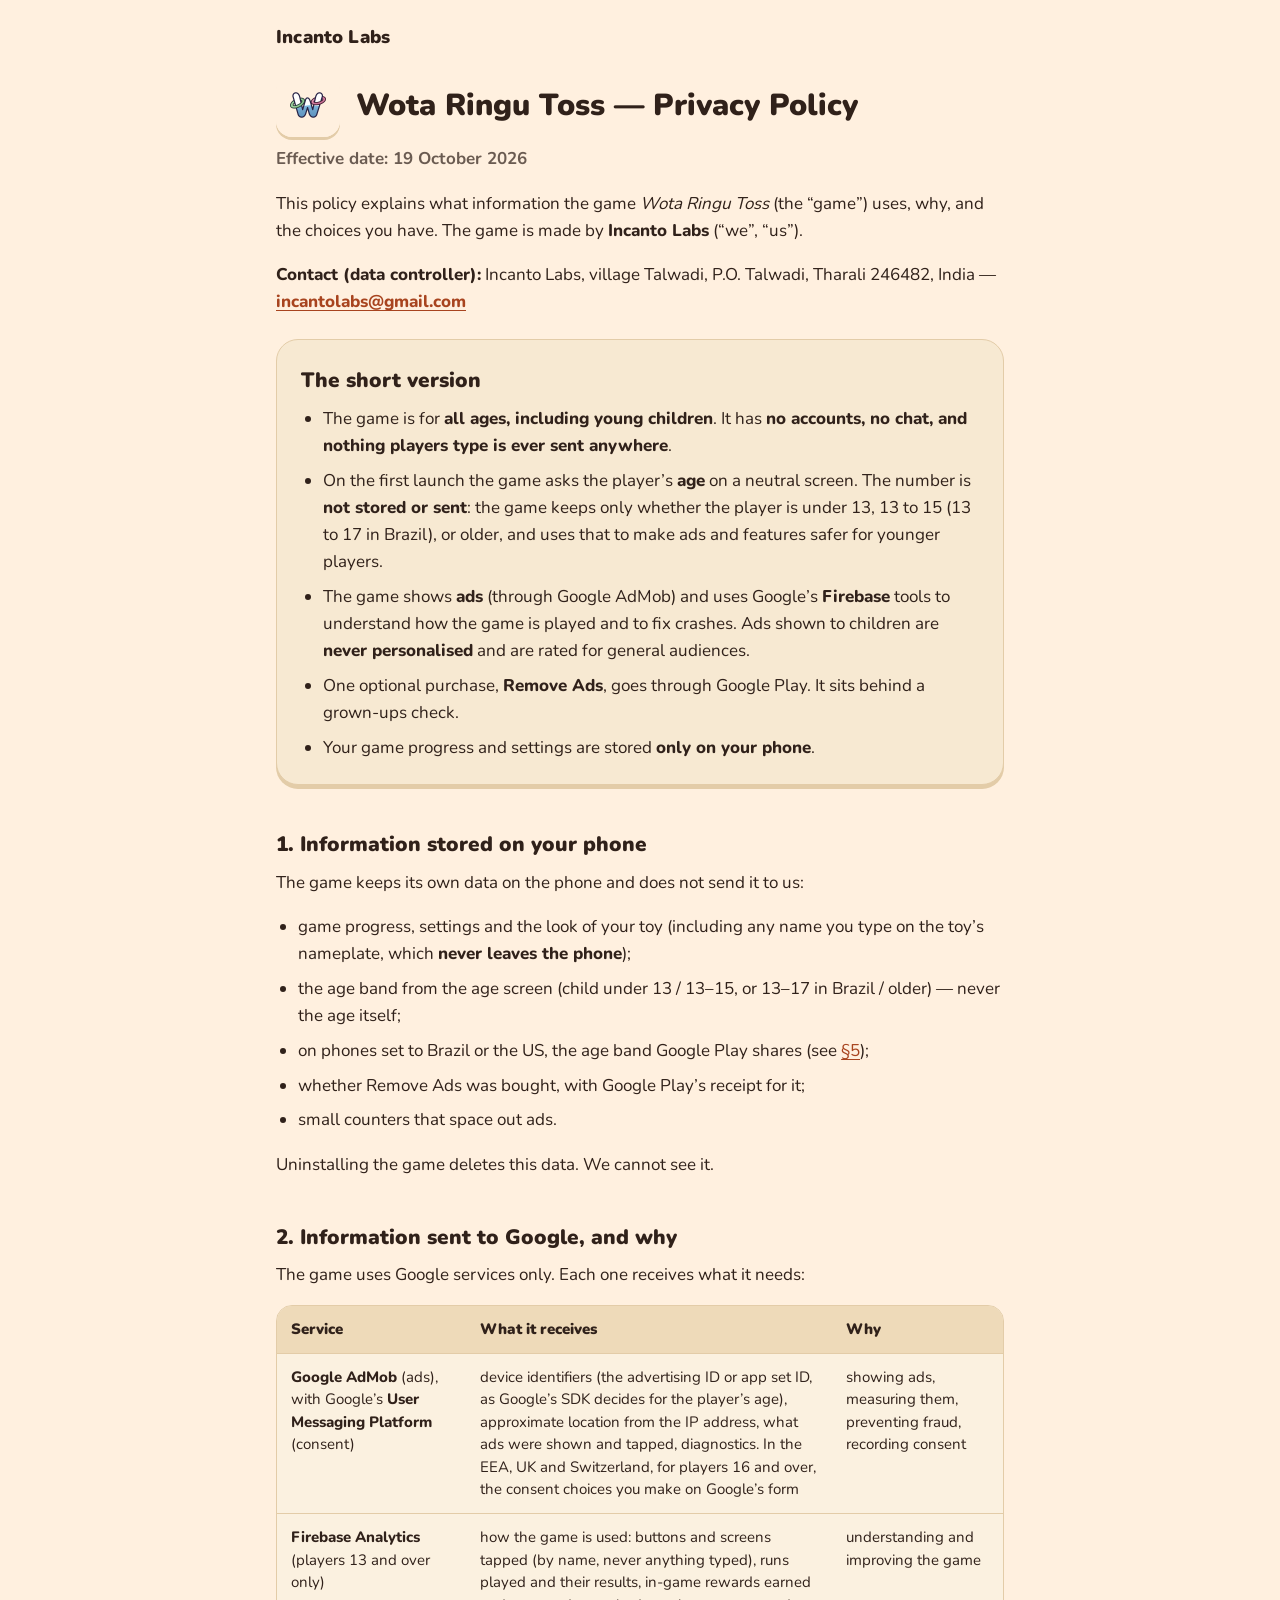
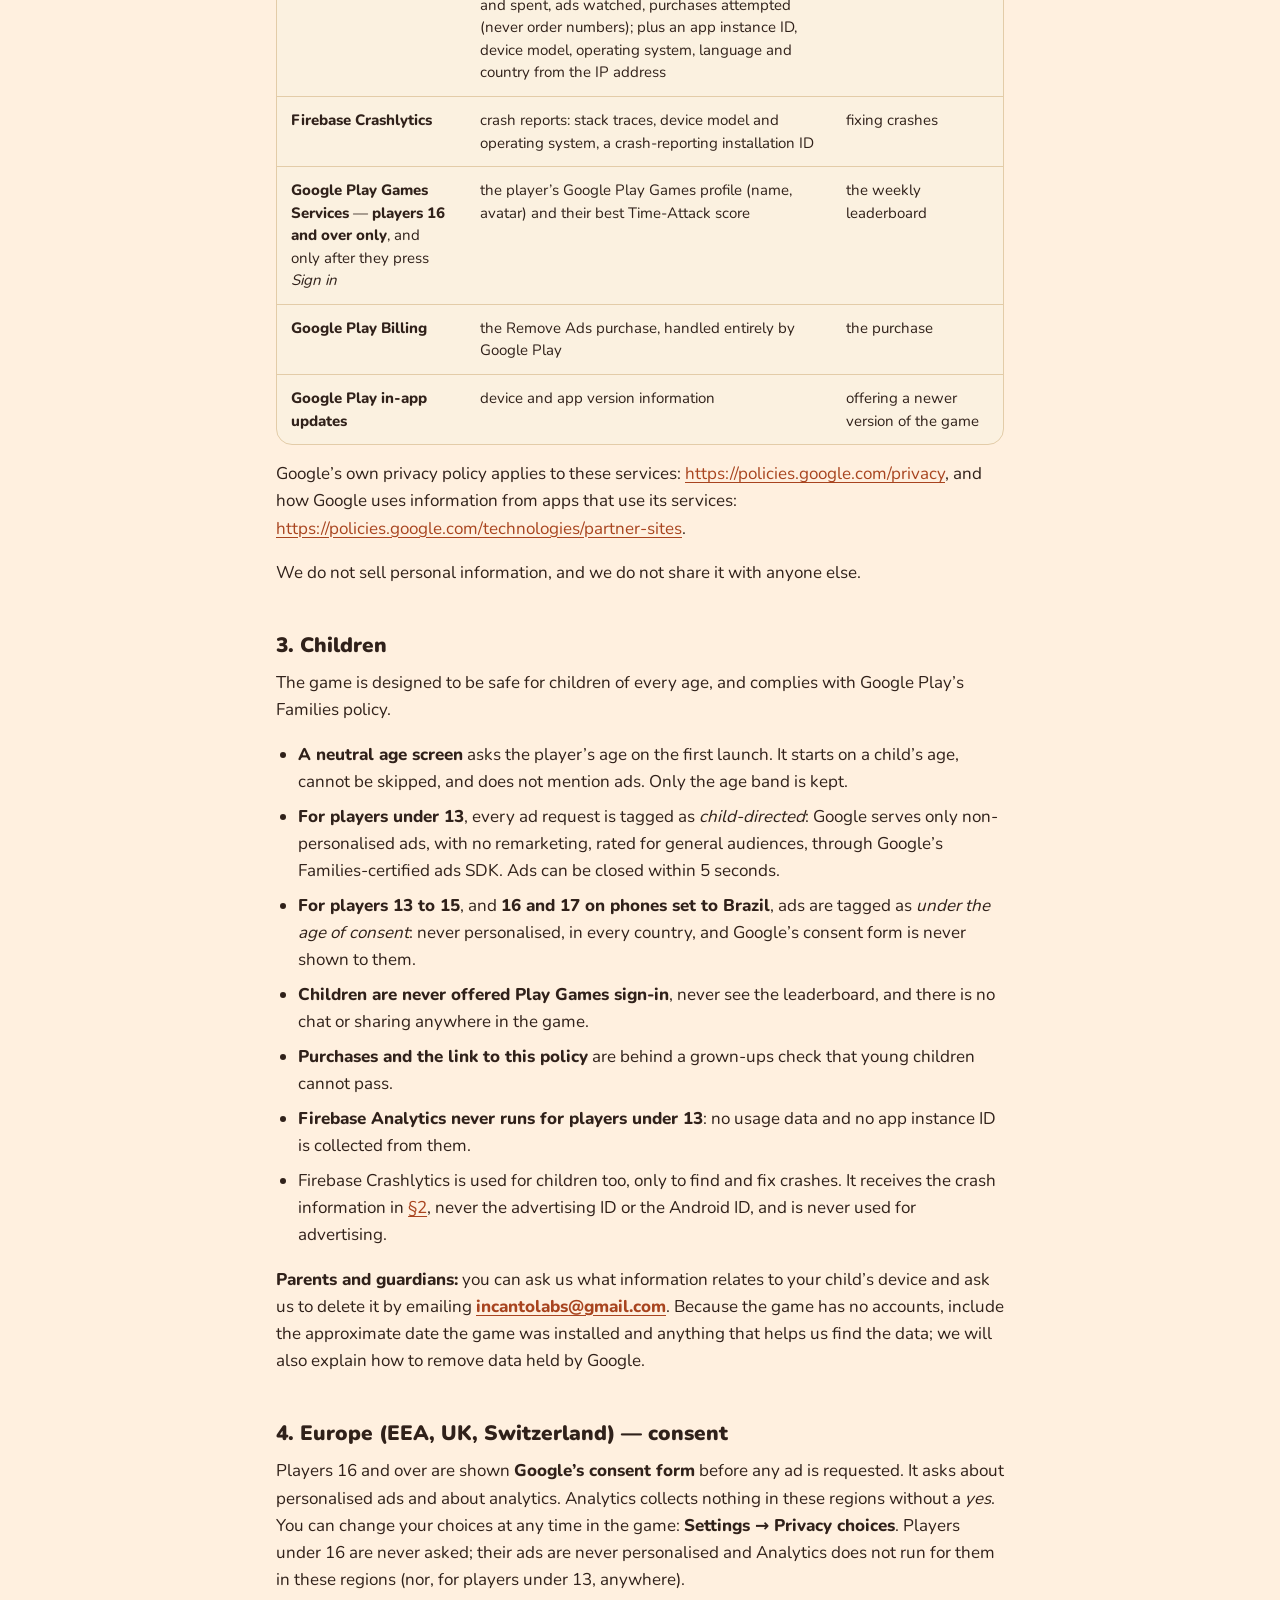
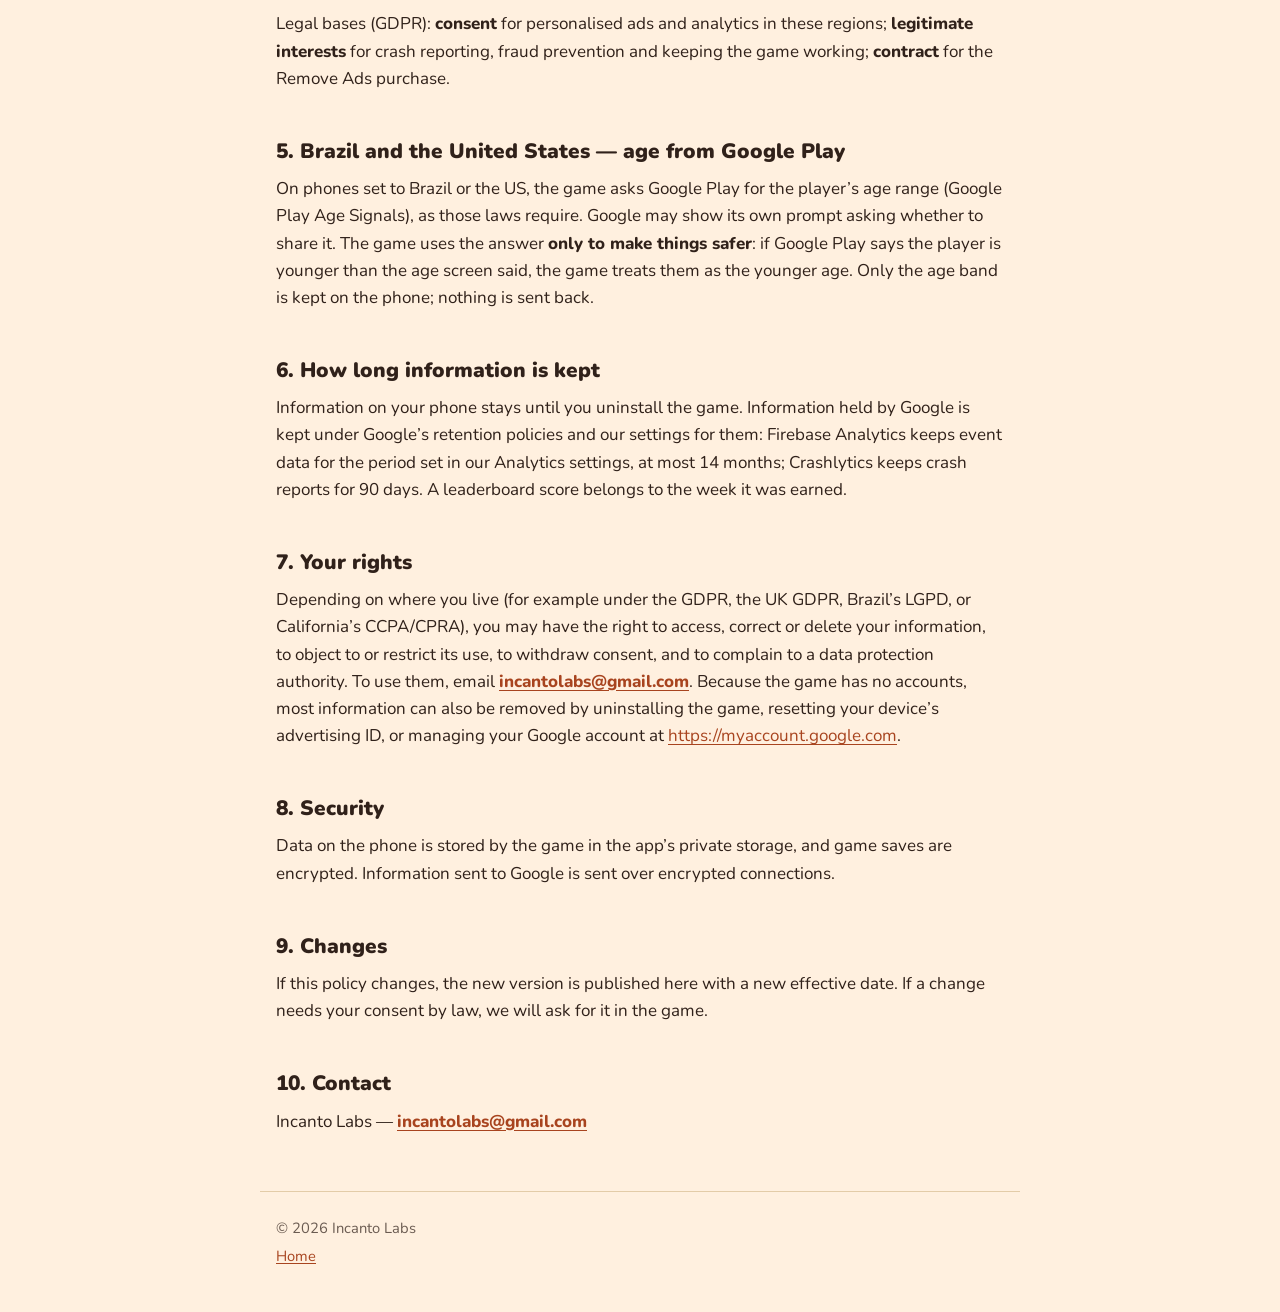
==== wota-ringu-toss/privacy/index.html @ 6baf37d9 "wrt webpage" ====
<!doctype html>
<html lang="en">
<head>
  <meta charset="utf-8">
  <meta name="viewport" content="width=device-width, initial-scale=1">
  <title>Privacy Policy — Wota Ringu Toss</title>
  <meta name="description" content="What information Wota Ringu Toss uses, why, and the choices you have.">
  <meta name="theme-color" content="#fff0df">
  <link rel="icon" type="image/png" href="../../assets/wota-ringu-toss-icon.png">
  <link rel="apple-touch-icon" href="../../assets/wota-ringu-toss-icon.png">
  <link rel="stylesheet" href="../../assets/site.css">
  <!-- The text of this page is docs/privacy-policy.md in the game repo (guidelines DAT-7).
       Keep the two the same: change both in the same commit as the code that changes
       what the game collects (DAT-3). -->
</head>
<body>
  <header class="site-head wrap">
    <a class="brand" href="../../">Incanto Labs</a>
  </header>

  <main class="wrap policy">
    <div class="policy-head">
      <img src="../../assets/wota-ringu-toss-icon.png" width="512" height="512" alt="">
      <h1>Wota Ringu Toss — Privacy Policy</h1>
    </div>
    <p class="effective">Effective date: 19 October 2026</p>

    <p>This policy explains what information the game <em>Wota Ringu Toss</em> (the &ldquo;game&rdquo;) uses, why, and the choices you have. The game is made by <strong>Incanto Labs</strong> (&ldquo;we&rdquo;, &ldquo;us&rdquo;).</p>

    <p><strong>Contact (data controller):</strong> Incanto Labs, village Talwadi, P.O. Talwadi, Tharali 246482, India — <strong><a href="mailto:incantolabs@gmail.com">incantolabs@gmail.com</a></strong></p>

    <section class="summary card" aria-labelledby="short">
      <h2 id="short">The short version</h2>
      <ul>
        <li>The game is for <strong>all ages, including young children</strong>. It has <strong>no accounts, no chat, and nothing players type is ever sent anywhere</strong>.</li>
        <li>On the first launch the game asks the player&rsquo;s <strong>age</strong> on a neutral screen. The number is <strong>not stored or sent</strong>: the game keeps only whether the player is under 13, 13 to 15 (13 to 17 in Brazil), or older, and uses that to make ads and features safer for younger players.</li>
        <li>The game shows <strong>ads</strong> (through Google AdMob) and uses Google&rsquo;s <strong>Firebase</strong> tools to understand how the game is played and to fix crashes. Ads shown to children are <strong>never personalised</strong> and are rated for general audiences.</li>
        <li>One optional purchase, <strong>Remove Ads</strong>, goes through Google Play. It sits behind a grown-ups check.</li>
        <li>Your game progress and settings are stored <strong>only on your phone</strong>.</li>
      </ul>
    </section>

    <h2 id="on-your-phone">1. Information stored on your phone</h2>
    <p>The game keeps its own data on the phone and does not send it to us:</p>
    <ul>
      <li>game progress, settings and the look of your toy (including any name you type on the toy&rsquo;s nameplate, which <strong>never leaves the phone</strong>);</li>
      <li>the age band from the age screen (child under 13 / 13–15, or 13–17 in Brazil / older) — never the age itself;</li>
      <li>on phones set to Brazil or the US, the age band Google Play shares (see <a href="#brazil-us">§5</a>);</li>
      <li>whether Remove Ads was bought, with Google Play&rsquo;s receipt for it;</li>
      <li>small counters that space out ads.</li>
    </ul>
    <p>Uninstalling the game deletes this data. We cannot see it.</p>

    <h2 id="sent-to-google">2. Information sent to Google, and why</h2>
    <p>The game uses Google services only. Each one receives what it needs:</p>
    <table class="services" role="table">
      <thead role="rowgroup">
        <tr role="row">
          <th role="columnheader" scope="col">Service</th>
          <th role="columnheader" scope="col">What it receives</th>
          <th role="columnheader" scope="col">Why</th>
        </tr>
      </thead>
      <tbody role="rowgroup">
        <tr role="row">
          <td role="cell"><strong>Google AdMob</strong> (ads), with Google&rsquo;s <strong>User Messaging Platform</strong> (consent)</td>
          <td role="cell" data-label="What it receives">device identifiers (the advertising ID or app set ID, as Google&rsquo;s SDK decides for the player&rsquo;s age), approximate location from the IP address, what ads were shown and tapped, diagnostics. In the EEA, UK and Switzerland, for players 16 and over, the consent choices you make on Google&rsquo;s form</td>
          <td role="cell" data-label="Why">showing ads, measuring them, preventing fraud, recording consent</td>
        </tr>
        <tr role="row">
          <td role="cell"><strong>Firebase Analytics</strong> (players 13 and over only)</td>
          <td role="cell" data-label="What it receives">how the game is used: buttons and screens tapped (by name, never anything typed), runs played and their results, in-game rewards earned and spent, ads watched, purchases attempted (never order numbers); plus an app instance ID, device model, operating system, language and country from the IP address</td>
          <td role="cell" data-label="Why">understanding and improving the game</td>
        </tr>
        <tr role="row">
          <td role="cell"><strong>Firebase Crashlytics</strong></td>
          <td role="cell" data-label="What it receives">crash reports: stack traces, device model and operating system, a crash-reporting installation ID</td>
          <td role="cell" data-label="Why">fixing crashes</td>
        </tr>
        <tr role="row">
          <td role="cell"><strong>Google Play Games Services</strong> — <strong>players 16 and over only</strong>, and only after they press <em>Sign in</em></td>
          <td role="cell" data-label="What it receives">the player&rsquo;s Google Play Games profile (name, avatar) and their best Time-Attack score</td>
          <td role="cell" data-label="Why">the weekly leaderboard</td>
        </tr>
        <tr role="row">
          <td role="cell"><strong>Google Play Billing</strong></td>
          <td role="cell" data-label="What it receives">the Remove Ads purchase, handled entirely by Google Play</td>
          <td role="cell" data-label="Why">the purchase</td>
        </tr>
        <tr role="row">
          <td role="cell"><strong>Google Play in-app updates</strong></td>
          <td role="cell" data-label="What it receives">device and app version information</td>
          <td role="cell" data-label="Why">offering a newer version of the game</td>
        </tr>
      </tbody>
    </table>
    <p>Google&rsquo;s own privacy policy applies to these services: <a href="https://policies.google.com/privacy">https://policies.google.com/privacy</a>, and how Google uses information from apps that use its services: <a href="https://policies.google.com/technologies/partner-sites">https://policies.google.com/technologies/partner-sites</a>.</p>
    <p>We do not sell personal information, and we do not share it with anyone else.</p>

    <h2 id="children">3. Children</h2>
    <p>The game is designed to be safe for children of every age, and complies with Google Play&rsquo;s Families policy.</p>
    <ul>
      <li><strong>A neutral age screen</strong> asks the player&rsquo;s age on the first launch. It starts on a child&rsquo;s age, cannot be skipped, and does not mention ads. Only the age band is kept.</li>
      <li><strong>For players under 13</strong>, every ad request is tagged as <em>child-directed</em>: Google serves only non-personalised ads, with no remarketing, rated for general audiences, through Google&rsquo;s Families-certified ads SDK. Ads can be closed within 5 seconds.</li>
      <li><strong>For players 13 to 15</strong>, and <strong>16 and 17 on phones set to Brazil</strong>, ads are tagged as <em>under the age of consent</em>: never personalised, in every country, and Google&rsquo;s consent form is never shown to them.</li>
      <li><strong>Children are never offered Play Games sign-in</strong>, never see the leaderboard, and there is no chat or sharing anywhere in the game.</li>
      <li><strong>Purchases and the link to this policy</strong> are behind a grown-ups check that young children cannot pass.</li>
      <li><strong>Firebase Analytics never runs for players under 13</strong>: no usage data and no app instance ID is collected from them.</li>
      <li>Firebase Crashlytics is used for children too, only to find and fix crashes. It receives the crash information in <a href="#sent-to-google">§2</a>, never the advertising ID or the Android ID, and is never used for advertising.</li>
    </ul>
    <p><strong>Parents and guardians:</strong> you can ask us what information relates to your child&rsquo;s device and ask us to delete it by emailing <strong><a href="mailto:incantolabs@gmail.com">incantolabs@gmail.com</a></strong>. Because the game has no accounts, include the approximate date the game was installed and anything that helps us find the data; we will also explain how to remove data held by Google.</p>

    <h2 id="europe">4. Europe (EEA, UK, Switzerland) — consent</h2>
    <p>Players 16 and over are shown <strong>Google&rsquo;s consent form</strong> before any ad is requested. It asks about personalised ads and about analytics. Analytics collects nothing in these regions without a <em>yes</em>. You can change your choices at any time in the game: <strong>Settings → Privacy choices</strong>. Players under 16 are never asked; their ads are never personalised and Analytics does not run for them in these regions (nor, for players under 13, anywhere).</p>
    <p>Legal bases (GDPR): <strong>consent</strong> for personalised ads and analytics in these regions; <strong>legitimate interests</strong> for crash reporting, fraud prevention and keeping the game working; <strong>contract</strong> for the Remove Ads purchase.</p>

    <h2 id="brazil-us">5. Brazil and the United States — age from Google Play</h2>
    <p>On phones set to Brazil or the US, the game asks Google Play for the player&rsquo;s age range (Google Play Age Signals), as those laws require. Google may show its own prompt asking whether to share it. The game uses the answer <strong>only to make things safer</strong>: if Google Play says the player is younger than the age screen said, the game treats them as the younger age. Only the age band is kept on the phone; nothing is sent back.</p>

    <h2 id="retention">6. How long information is kept</h2>
    <p>Information on your phone stays until you uninstall the game. Information held by Google is kept under Google&rsquo;s retention policies and our settings for them: Firebase Analytics keeps event data for the period set in our Analytics settings, at most 14 months; Crashlytics keeps crash reports for 90 days. A leaderboard score belongs to the week it was earned.</p>

    <h2 id="rights">7. Your rights</h2>
    <p>Depending on where you live (for example under the GDPR, the UK GDPR, Brazil&rsquo;s LGPD, or California&rsquo;s CCPA/CPRA), you may have the right to access, correct or delete your information, to object to or restrict its use, to withdraw consent, and to complain to a data protection authority. To use them, email <strong><a href="mailto:incantolabs@gmail.com">incantolabs@gmail.com</a></strong>. Because the game has no accounts, most information can also be removed by uninstalling the game, resetting your device&rsquo;s advertising ID, or managing your Google account at <a href="https://myaccount.google.com">https://myaccount.google.com</a>.</p>

    <h2 id="security">8. Security</h2>
    <p>Data on the phone is stored by the game in the app&rsquo;s private storage, and game saves are encrypted. Information sent to Google is sent over encrypted connections.</p>

    <h2 id="changes">9. Changes</h2>
    <p>If this policy changes, the new version is published here with a new effective date. If a change needs your consent by law, we will ask for it in the game.</p>

    <h2 id="contact">10. Contact</h2>
    <p>Incanto Labs — <strong><a href="mailto:incantolabs@gmail.com">incantolabs@gmail.com</a></strong></p>
  </main>

  <footer class="site-foot wrap">
    <p>&copy; 2026 Incanto Labs</p>
    <p><a href="../../">Home</a></p>
  </footer>
</body>
</html>
---- assets/site.css ----
/* Incanto Labs — the game's "Biscuit" palette (watery-rings docs/ui-style.md). */

@font-face {
  font-family: "Nunito";
  src: url("fonts/Nunito-Latin.woff2") format("woff2");
  font-weight: 200 1000;
  font-display: swap;
}

:root {
  color-scheme: light;
  --paper: #fff0df;
  --card: #f7e9d2;
  --card-light: #fbf1e0;
  --card-edge: #e3cca8;
  --inset: #eedab9;
  --ink: #30211a;
  --ink-soft: rgba(48, 33, 26, 0.72);
  --toast: #ebd3ae;
  --toast-edge: #c9a47a;
  --coral: #e2643f;
  --coral-edge: #b44a2b;
  --link: #a8441f;
  --radius: 22px;
}

*,
*::before,
*::after {
  box-sizing: border-box;
}

html {
  -webkit-text-size-adjust: 100%;
}

body {
  margin: 0;
  background: var(--paper);
  color: var(--ink);
  font-family: "Nunito", system-ui, -apple-system, "Segoe UI", Roboto,
    "Hiragino Maru Gothic ProN", "Yu Gothic", Meiryo, sans-serif;
  font-size: 17px;
  line-height: 1.6;
}

img {
  max-width: 100%;
  height: auto;
}

a {
  color: var(--link);
  text-underline-offset: 0.15em;
  overflow-wrap: anywhere;
}

a:hover {
  color: var(--coral-edge);
}

:focus-visible {
  outline: 3px solid var(--coral);
  outline-offset: 3px;
  border-radius: 6px;
}

.wrap {
  width: 100%;
  max-width: 760px;
  margin: 0 auto;
  padding: 0 16px;
}

/* --- Header and footer ---------------------------------------------------- */

.site-head {
  display: flex;
  align-items: center;
  justify-content: space-between;
  gap: 12px;
  padding-top: 22px;
  padding-bottom: 22px;
}

.brand {
  margin: 0;
  font-size: 1.15rem;
  font-weight: 900;
  letter-spacing: 0.01em;
  color: var(--ink);
  text-decoration: none;
}

a.brand:hover {
  color: var(--ink);
}

.site-foot {
  margin-top: 56px;
  padding-top: 22px;
  padding-bottom: 40px;
  border-top: 1px solid var(--card-edge);
  color: var(--ink-soft);
  font-size: 0.92rem;
}

.site-foot p {
  margin: 0.25em 0;
}

/* --- Cards and buttons --------------------------------------------------- */

.card {
  background: var(--card);
  border: 1px solid var(--card-edge);
  border-radius: var(--radius);
  box-shadow: 0 4px 0 var(--card-edge);
}

.btn {
  display: inline-flex;
  align-items: center;
  justify-content: center;
  min-height: 48px;
  padding: 10px 22px;
  border-radius: 16px;
  background: var(--toast);
  box-shadow: 0 4px 0 var(--toast-edge);
  color: var(--ink);
  font-weight: 800;
  text-decoration: none;
  transition: transform 60ms ease, box-shadow 60ms ease;
}

.btn:hover {
  color: var(--ink);
}

.btn:active {
  transform: translateY(4px);
  box-shadow: 0 0 0 var(--toast-edge);
}

.btn-primary {
  background: var(--coral);
  box-shadow: 0 4px 0 var(--coral-edge);
  color: #fff;
}

.btn-primary:hover {
  color: #fff;
}

.btn-primary:active {
  box-shadow: 0 0 0 var(--coral-edge);
}

/* --- Home page ----------------------------------------------------------- */

.game {
  display: grid;
  grid-template-columns: 148px 1fr;
  gap: 28px;
  align-items: center;
  padding: 28px;
}

.game-icon {
  display: block;
  width: 148px;
  height: 148px;
  border-radius: 34px;
  box-shadow: 0 4px 0 var(--card-edge);
}

.game h2 {
  margin: 0;
  font-size: 1.9rem;
  font-weight: 900;
  line-height: 1.15;
}

.game-jp {
  margin: 2px 0 0;
  color: var(--ink-soft);
  font-weight: 700;
}

.lede {
  margin: 12px 0 20px;
  font-size: 1.08rem;
}

.actions {
  display: flex;
  flex-wrap: wrap;
  gap: 12px 14px;
}

.about {
  margin-top: 40px;
}

.about h3 {
  margin: 32px 0 8px;
  font-size: 1.2rem;
  font-weight: 900;
}

.about p {
  margin: 0 0 1em;
}

@media (max-width: 560px) {
  .game {
    grid-template-columns: 1fr;
    justify-items: center;
    gap: 18px;
    padding: 24px 20px;
    text-align: center;
  }

  .game-icon {
    width: 120px;
    height: 120px;
    border-radius: 28px;
  }

  .actions {
    justify-content: center;
  }

  .actions .btn {
    flex: 1 1 100%;
  }

  .policy h1 {
    font-size: 1.5rem;
  }

  .policy-head img {
    width: 52px;
    height: 52px;
    border-radius: 13px;
  }
}

/* --- Privacy policy ------------------------------------------------------ */

.policy-head {
  display: flex;
  align-items: center;
  gap: 16px;
  margin-bottom: 8px;
}

.policy-head img {
  flex: none;
  width: 64px;
  height: 64px;
  border-radius: 16px;
  box-shadow: 0 3px 0 var(--card-edge);
}

.policy h1 {
  margin: 0;
  font-size: 1.9rem;
  font-weight: 900;
  line-height: 1.2;
}

.effective {
  margin: 0 0 24px;
  color: var(--ink-soft);
  font-weight: 700;
}

.policy h2 {
  margin: 2.2em 0 0.5em;
  font-size: 1.3rem;
  font-weight: 900;
  line-height: 1.3;
  scroll-margin-top: 16px;
}

.policy p,
.policy ul {
  margin: 0 0 1em;
}

.policy ul {
  padding-left: 1.3em;
}

.policy li {
  margin-bottom: 0.45em;
}

.policy strong {
  font-weight: 800;
}

.summary {
  padding: 8px 24px 6px;
  margin: 24px 0 8px;
}

.summary h2 {
  margin-top: 0.9em;
}

.services {
  width: 100%;
  margin: 0 0 1em;
  border-collapse: separate;
  border-spacing: 0;
  background: var(--card-light);
  border: 1px solid var(--card-edge);
  border-radius: 16px;
  overflow: hidden;
  font-size: 0.94rem;
  line-height: 1.5;
}

.services th,
.services td {
  padding: 12px 14px;
  border-bottom: 1px solid var(--card-edge);
  text-align: left;
  vertical-align: top;
}

.services thead th {
  background: var(--inset);
  font-weight: 900;
}

.services tbody tr:last-child td {
  border-bottom: 0;
}

.services td:first-child {
  width: 26%;
}

@media (max-width: 640px) {
  .services thead {
    position: absolute;
    width: 1px;
    height: 1px;
    overflow: hidden;
    clip: rect(0 0 0 0);
    white-space: nowrap;
  }

  .services,
  .services tbody,
  .services tr,
  .services td {
    display: block;
    width: 100%;
  }

  .services tr {
    padding: 14px 16px 10px;
    border-bottom: 1px solid var(--card-edge);
  }

  .services tbody tr:last-child {
    border-bottom: 0;
  }

  .services td,
  .services td:first-child {
    width: 100%;
    padding: 0 0 8px;
    border: 0;
  }

  .services td:first-child {
    font-size: 1.02rem;
  }

  .services td + td::before {
    content: attr(data-label);
    display: block;
    color: var(--ink-soft);
    font-size: 0.78rem;
    font-weight: 900;
    letter-spacing: 0.05em;
    text-transform: uppercase;
  }
}
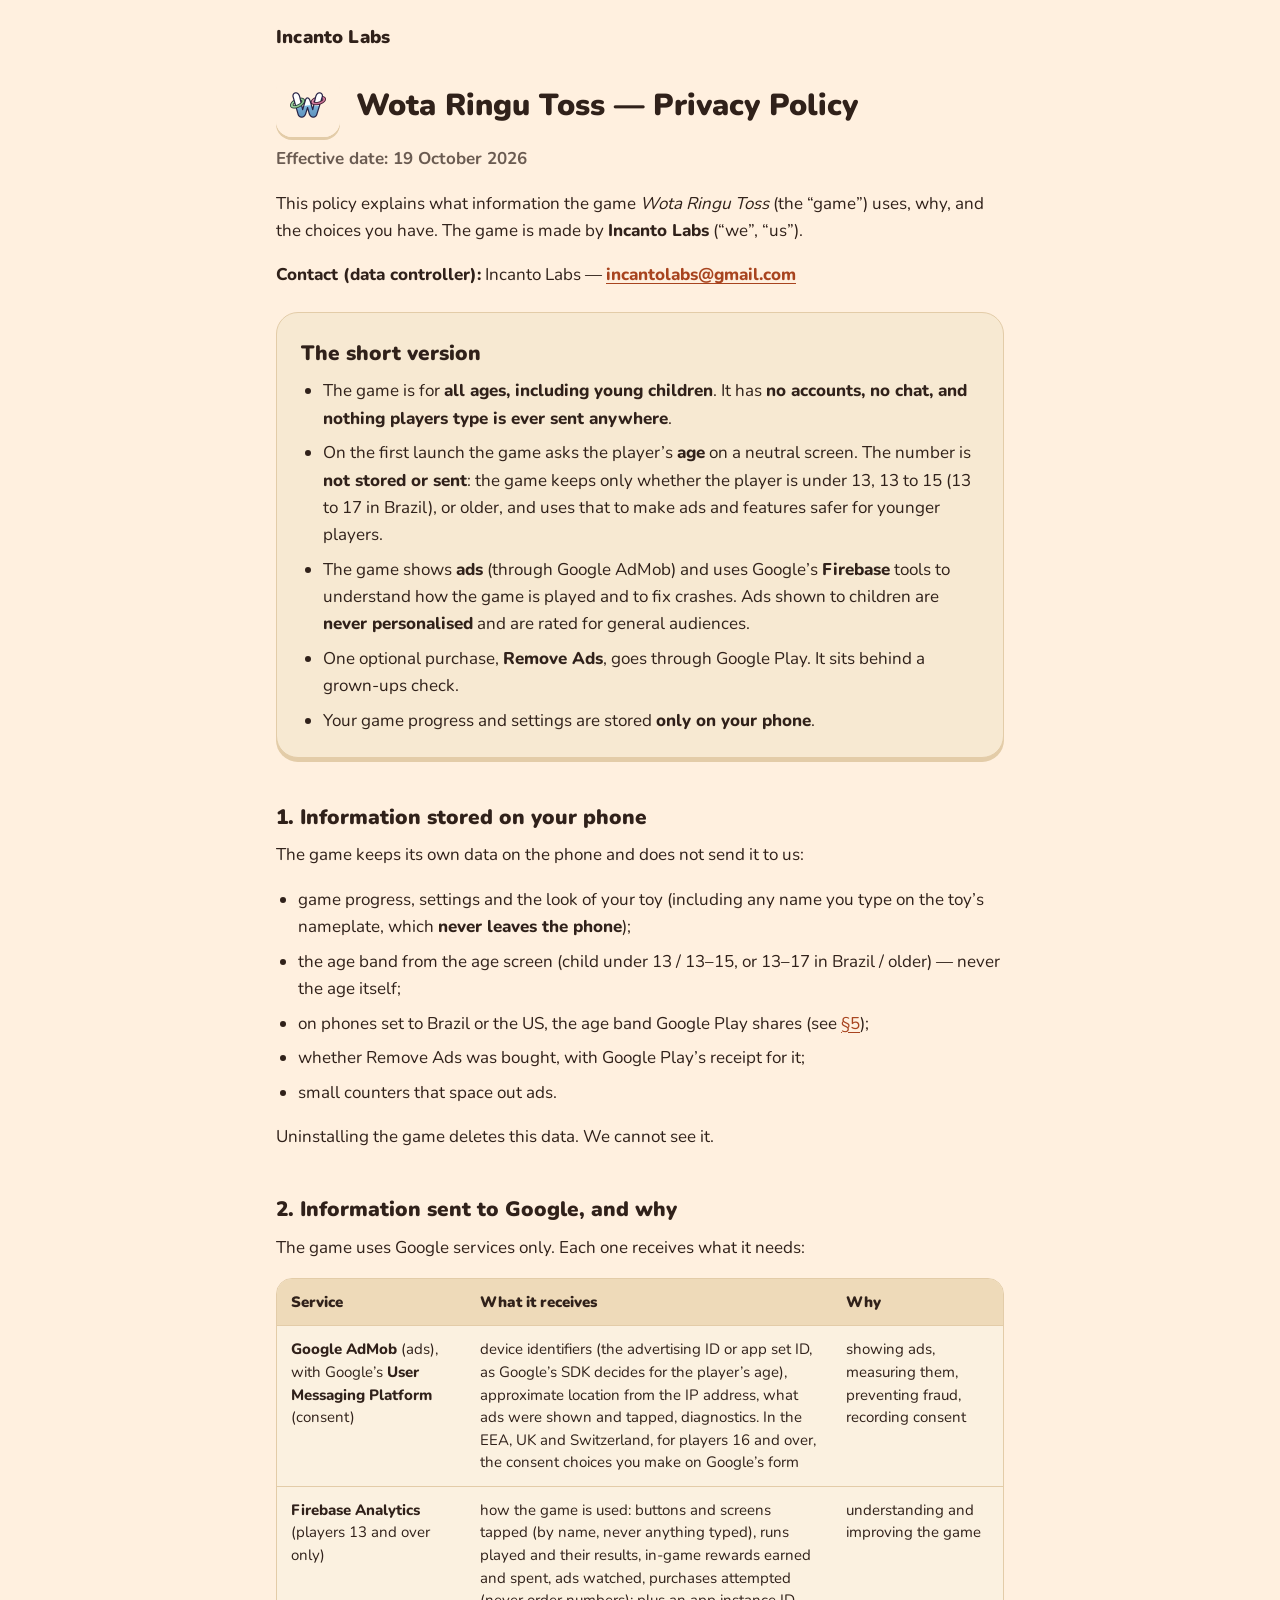
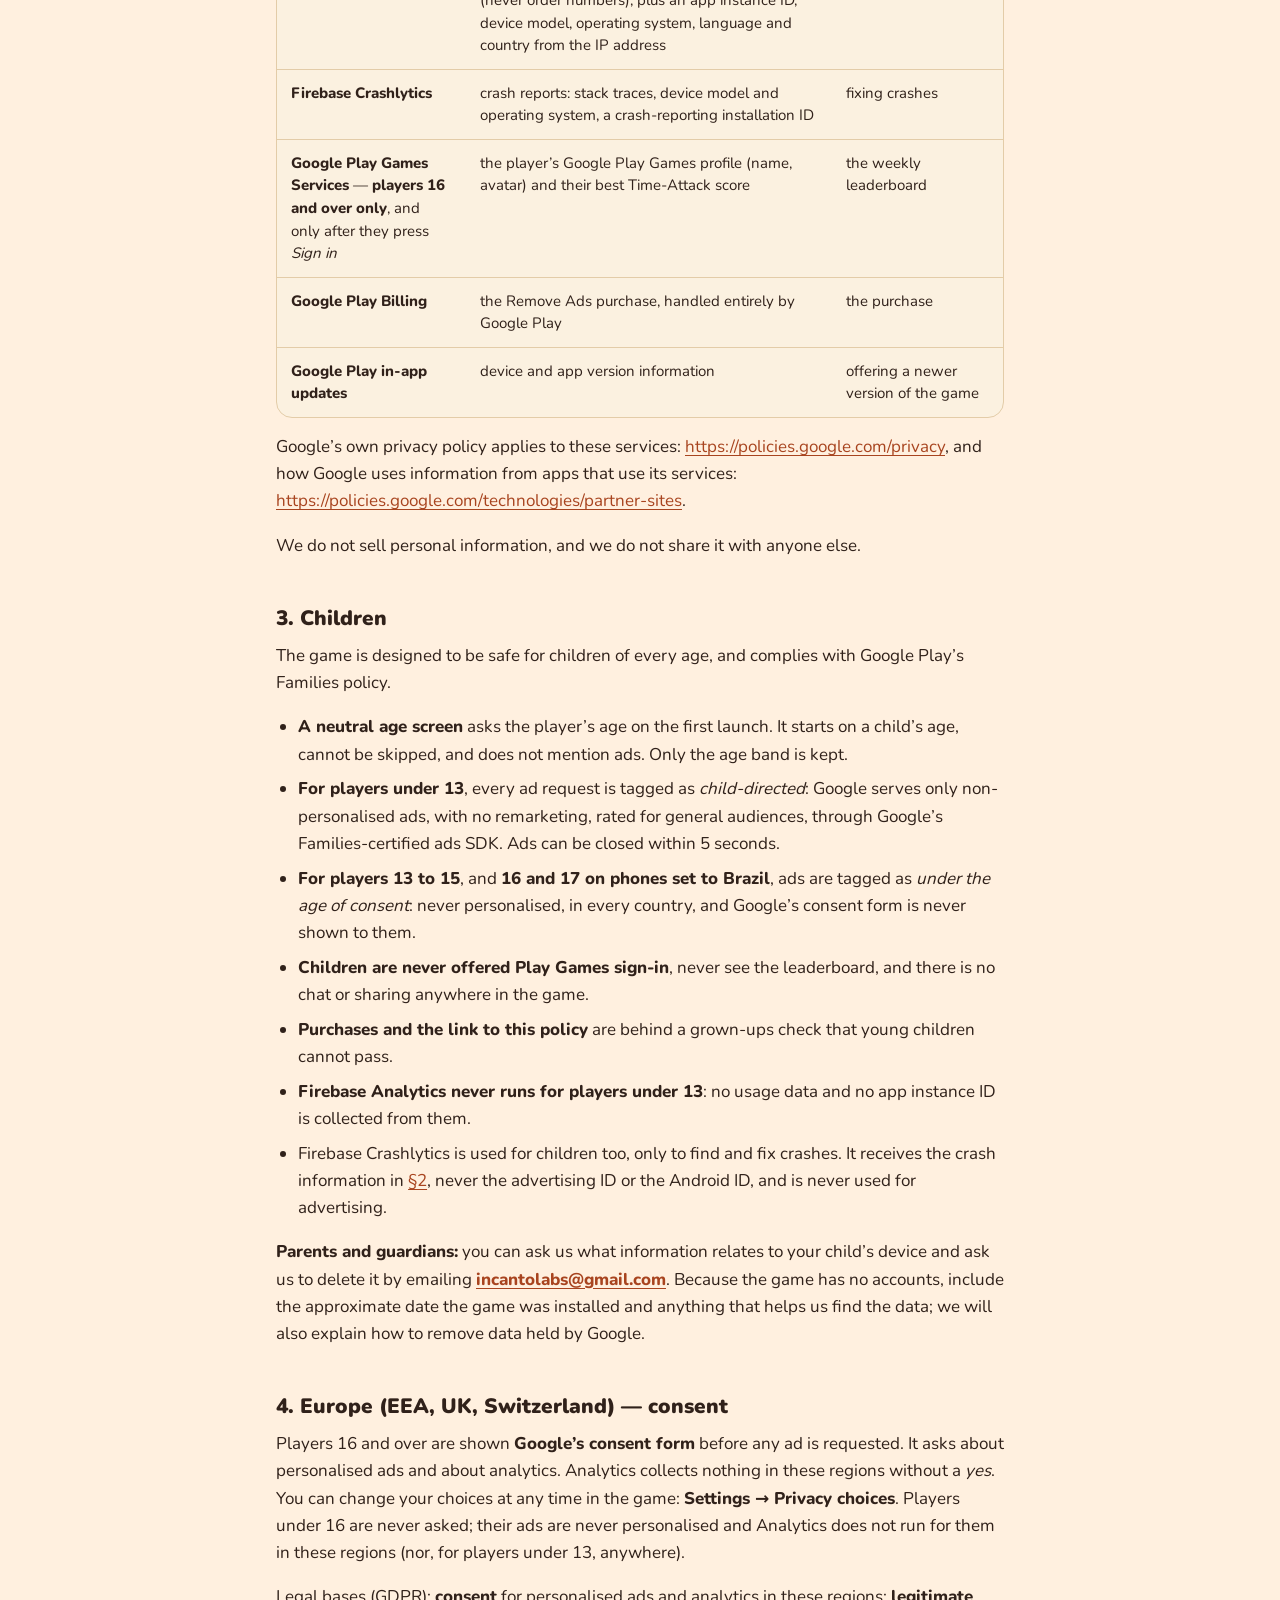
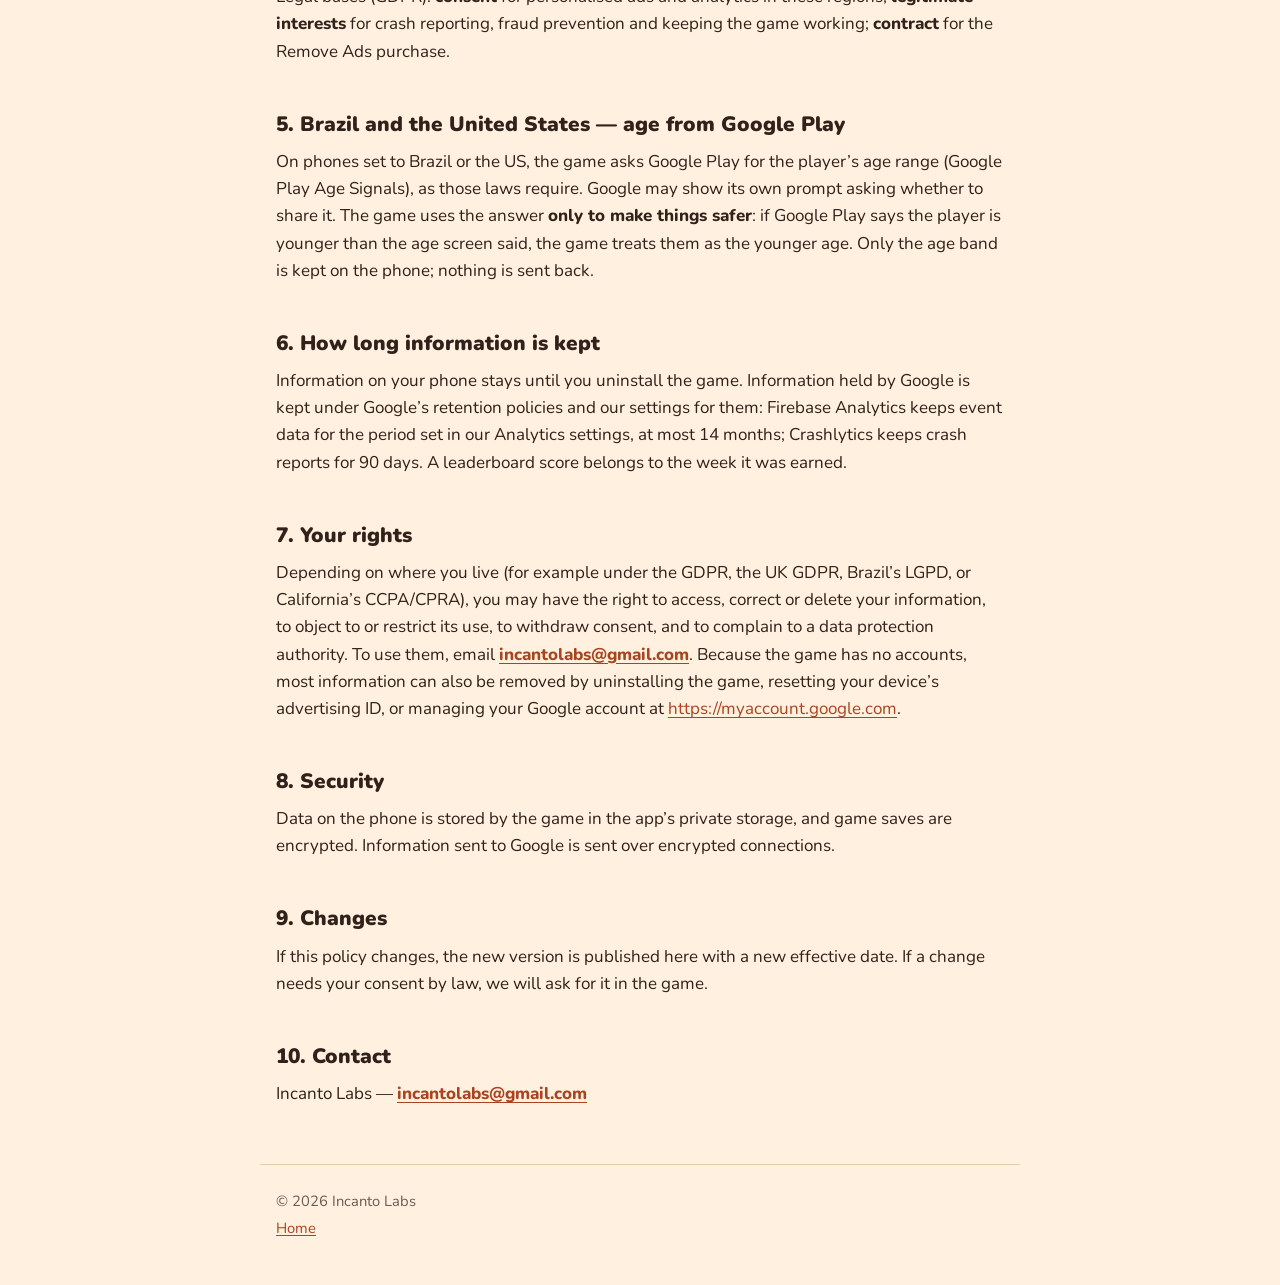
==== commit 87c6a9d7: "Update index.html" ====
--- a/wota-ringu-toss/privacy/index.html
+++ b/wota-ringu-toss/privacy/index.html
@@ -27,7 +27,7 @@
 
     <p>This policy explains what information the game <em>Wota Ringu Toss</em> (the &ldquo;game&rdquo;) uses, why, and the choices you have. The game is made by <strong>Incanto Labs</strong> (&ldquo;we&rdquo;, &ldquo;us&rdquo;).</p>
 
-    <p><strong>Contact (data controller):</strong> Incanto Labs, village Talwadi, P.O. Talwadi, Tharali 246482, India — <strong><a href="mailto:incantolabs@gmail.com">incantolabs@gmail.com</a></strong></p>
+    <p><strong>Contact (data controller):</strong> Incanto Labs — <strong><a href="mailto:incantolabs@gmail.com">incantolabs@gmail.com</a></strong></p>
 
     <section class="summary card" aria-labelledby="short">
       <h2 id="short">The short version</h2>
